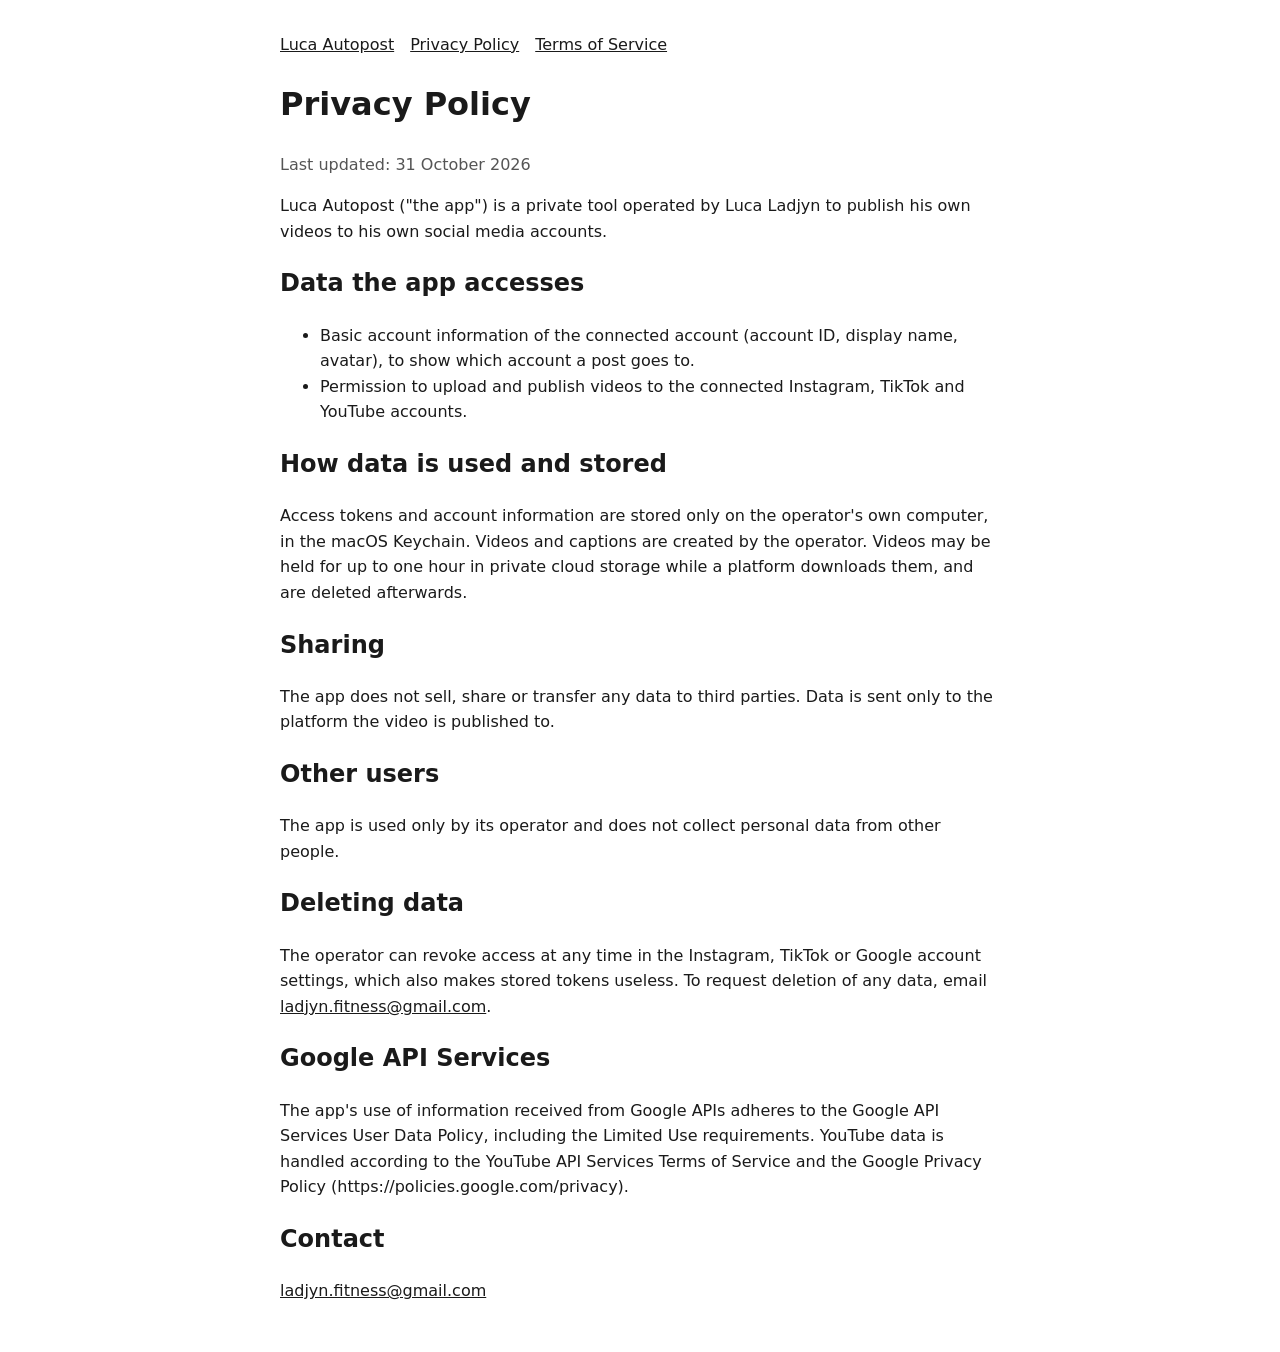
==== privacy.html @ c47298b0 "Landing, privacy policy and terms for Luca Autopost Co-Authored-By: Claude Opus 5.5 <noreply@anthrop" ====
<!doctype html><html lang="en"><head><meta charset="utf-8"><meta name="viewport" content="width=device-width,initial-scale=1"><link rel="stylesheet" href="style.css"><title>Privacy Policy - Luca Autopost</title></head><body><nav><a href="./">Luca Autopost</a><a href="privacy.html">Privacy Policy</a><a href="terms.html">Terms of Service</a></nav>
<h1>Privacy Policy</h1><p class="muted">Last updated: 31 October 2026</p>
<p>Luca Autopost ("the app") is a private tool operated by Luca Ladjyn to publish his own videos to his own social media accounts.</p>
<h2>Data the app accesses</h2>
<ul><li>Basic account information of the connected account (account ID, display name, avatar), to show which account a post goes to.</li>
<li>Permission to upload and publish videos to the connected Instagram, TikTok and YouTube accounts.</li></ul>
<h2>How data is used and stored</h2>
<p>Access tokens and account information are stored only on the operator's own computer, in the macOS Keychain. Videos and captions are created by the operator. Videos may be held for up to one hour in private cloud storage while a platform downloads them, and are deleted afterwards.</p>
<h2>Sharing</h2><p>The app does not sell, share or transfer any data to third parties. Data is sent only to the platform the video is published to.</p>
<h2>Other users</h2><p>The app is used only by its operator and does not collect personal data from other people.</p>
<h2>Deleting data</h2><p>The operator can revoke access at any time in the Instagram, TikTok or Google account settings, which also makes stored tokens useless. To request deletion of any data, email <a href="mailto:ladjyn.fitness@gmail.com">ladjyn.fitness@gmail.com</a>.</p>
<h2>Google API Services</h2><p>The app's use of information received from Google APIs adheres to the Google API Services User Data Policy, including the Limited Use requirements. YouTube data is handled according to the YouTube API Services Terms of Service and the Google Privacy Policy (https://policies.google.com/privacy).</p>
<h2>Contact</h2><p><a href="mailto:ladjyn.fitness@gmail.com">ladjyn.fitness@gmail.com</a></p>
</body></html>
---- style.css ----
:root{--bg:#fff;--fg:#1a1a1a;--muted:#555}@media (prefers-color-scheme:dark){:root{--bg:#111;--fg:#eee;--muted:#aaa}}
body{background:var(--bg);color:var(--fg);font:16px/1.6 -apple-system,system-ui,sans-serif;max-width:720px;margin:0 auto;padding:32px 16px}
a{color:inherit}small,.muted{color:var(--muted)}nav a{margin-right:16px}
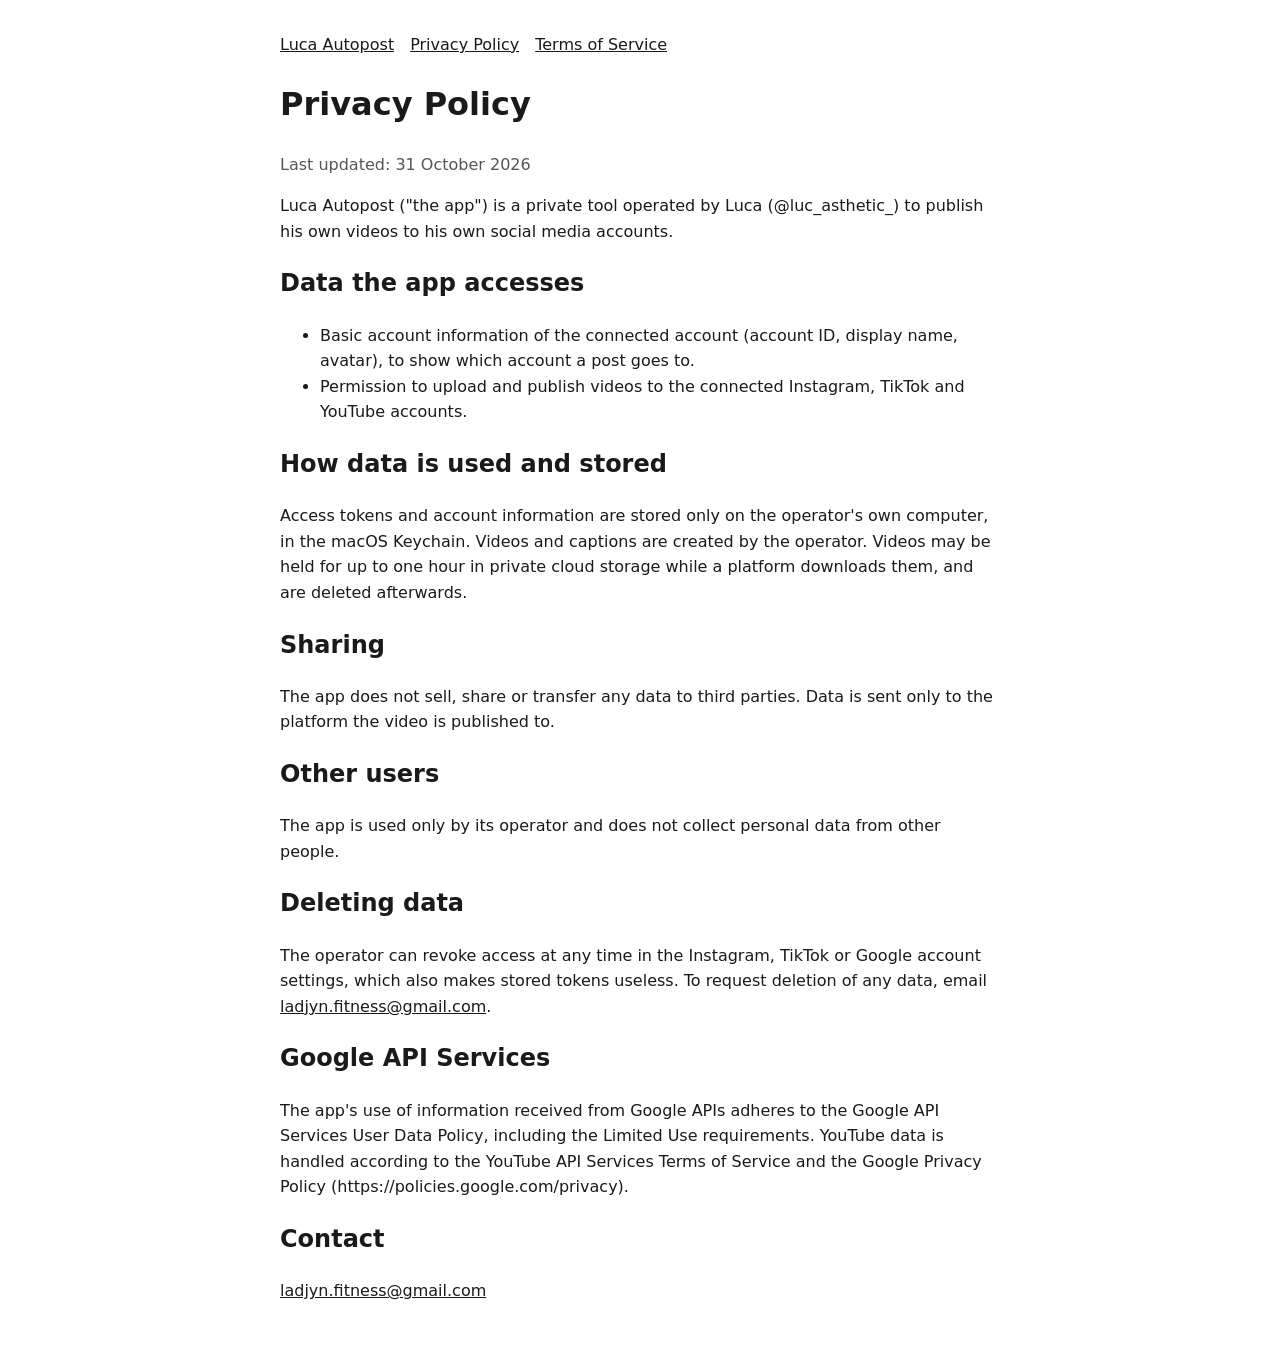
==== commit f1976167: "Use Luca's public name only Co-Authored-By: Claude Opus 5.5 <noreply@anthropic.com>" ====
--- a/privacy.html
+++ b/privacy.html
@@ -1,6 +1,6 @@
 <!doctype html><html lang="en"><head><meta charset="utf-8"><meta name="viewport" content="width=device-width,initial-scale=1"><link rel="stylesheet" href="style.css"><title>Privacy Policy - Luca Autopost</title></head><body><nav><a href="./">Luca Autopost</a><a href="privacy.html">Privacy Policy</a><a href="terms.html">Terms of Service</a></nav>
 <h1>Privacy Policy</h1><p class="muted">Last updated: 31 October 2026</p>
-<p>Luca Autopost ("the app") is a private tool operated by Luca Ladjyn to publish his own videos to his own social media accounts.</p>
+<p>Luca Autopost ("the app") is a private tool operated by Luca (@luc_asthetic_) to publish his own videos to his own social media accounts.</p>
 <h2>Data the app accesses</h2>
 <ul><li>Basic account information of the connected account (account ID, display name, avatar), to show which account a post goes to.</li>
 <li>Permission to upload and publish videos to the connected Instagram, TikTok and YouTube accounts.</li></ul>
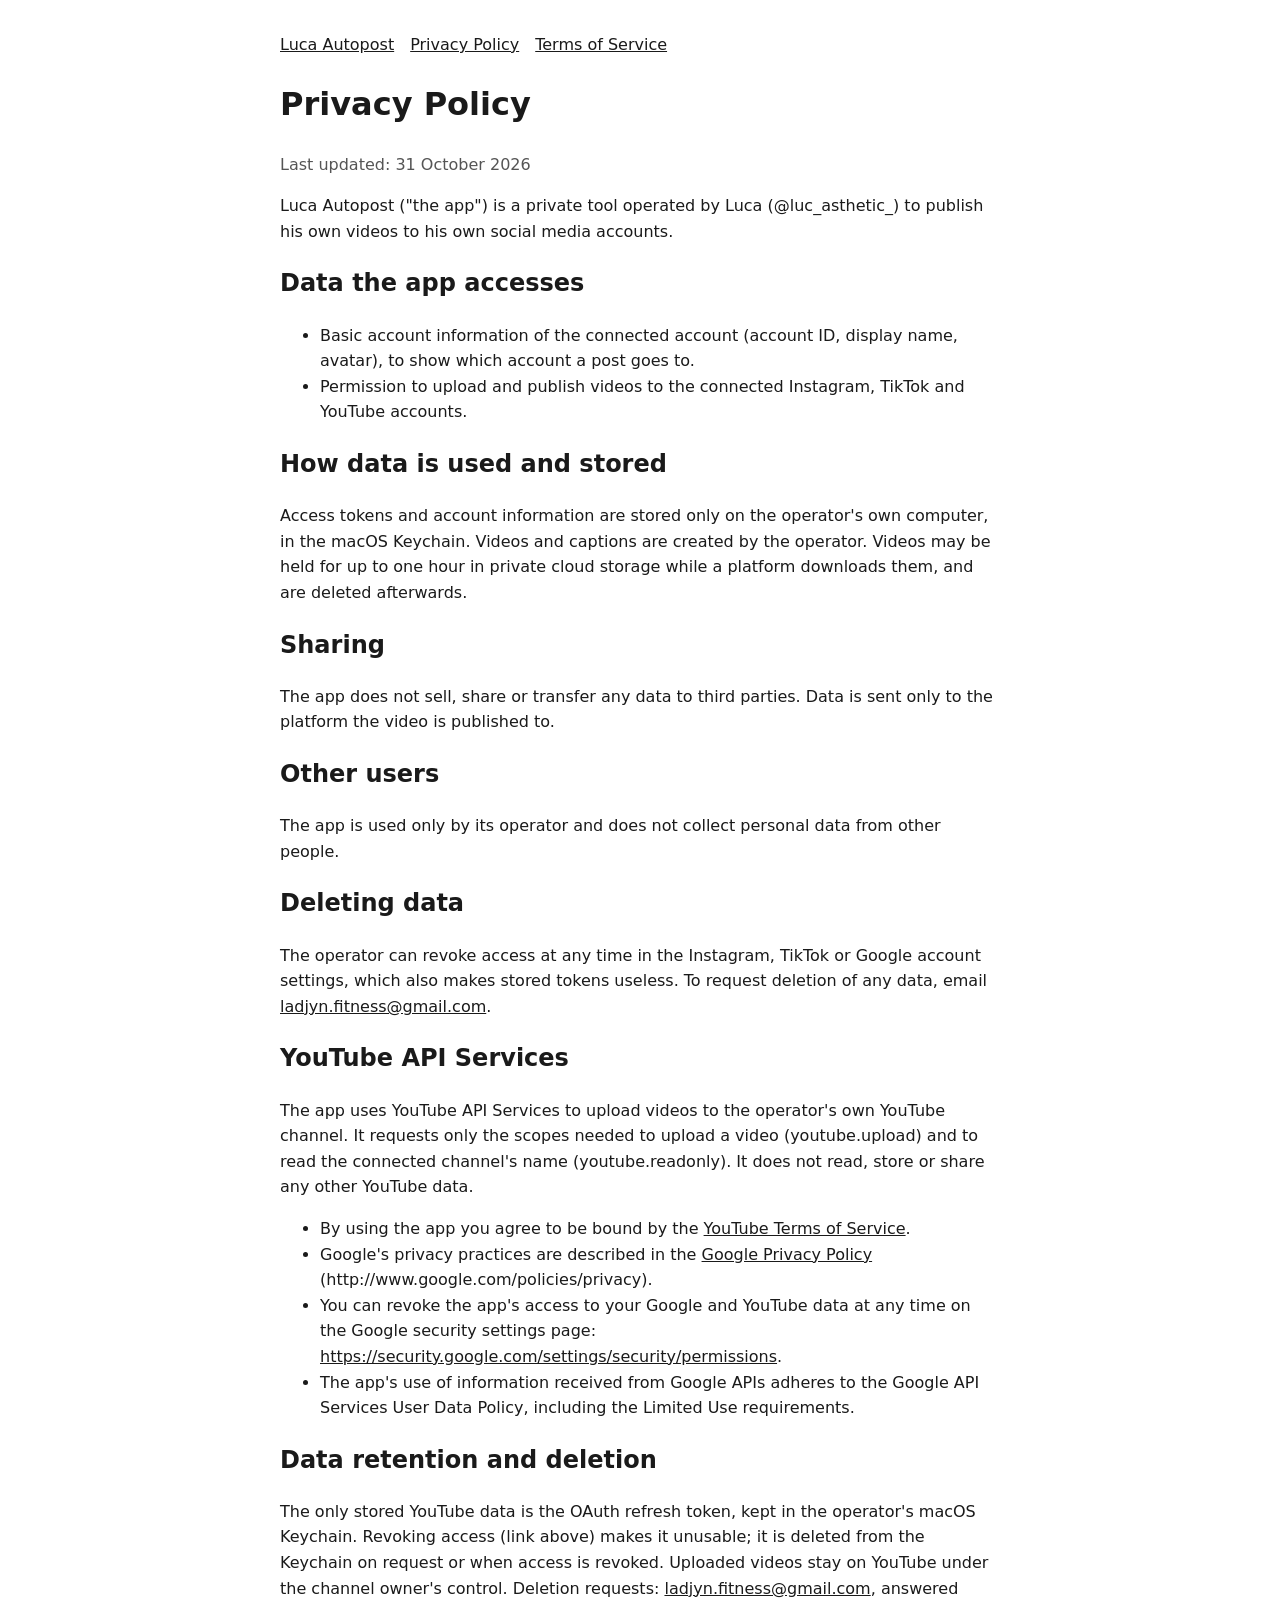
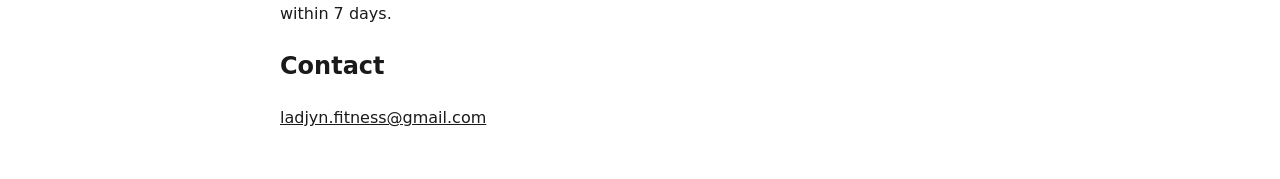
==== commit 9335fe65: "YouTube API Services sections (ToS, Google privacy, revocation, retention) Co-Authored-By: Claude Op" ====
--- a/privacy.html
+++ b/privacy.html
@@ -1,4 +1,4 @@
-<!doctype html><html lang="en"><head><meta charset="utf-8"><meta name="viewport" content="width=device-width,initial-scale=1"><link rel="stylesheet" href="style.css"><title>Privacy Policy - Luca Autopost</title></head><body><nav><a href="./">Luca Autopost</a><a href="privacy.html">Privacy Policy</a><a href="terms.html">Terms of Service</a></nav>
+<!doctype html><html lang="en"><head><meta charset="utf-8"><meta name="viewport" content="width=device-width,initial-scale=1"><link rel="stylesheet" href="style.css"><link rel="icon" href="icon.png"><title>Privacy Policy - Luca Autopost</title></head><body><nav><a href="./">Luca Autopost</a><a href="privacy.html">Privacy Policy</a><a href="terms.html">Terms of Service</a></nav>
 <h1>Privacy Policy</h1><p class="muted">Last updated: 31 October 2026</p>
 <p>Luca Autopost ("the app") is a private tool operated by Luca (@luc_asthetic_) to publish his own videos to his own social media accounts.</p>
 <h2>Data the app accesses</h2>
@@ -9,6 +9,15 @@
 <h2>Sharing</h2><p>The app does not sell, share or transfer any data to third parties. Data is sent only to the platform the video is published to.</p>
 <h2>Other users</h2><p>The app is used only by its operator and does not collect personal data from other people.</p>
 <h2>Deleting data</h2><p>The operator can revoke access at any time in the Instagram, TikTok or Google account settings, which also makes stored tokens useless. To request deletion of any data, email <a href="mailto:ladjyn.fitness@gmail.com">ladjyn.fitness@gmail.com</a>.</p>
-<h2>Google API Services</h2><p>The app's use of information received from Google APIs adheres to the Google API Services User Data Policy, including the Limited Use requirements. YouTube data is handled according to the YouTube API Services Terms of Service and the Google Privacy Policy (https://policies.google.com/privacy).</p>
+<h2>YouTube API Services</h2>
+<p>The app uses YouTube API Services to upload videos to the operator's own YouTube channel. It requests only the scopes needed to upload a video (youtube.upload) and to read the connected channel's name (youtube.readonly). It does not read, store or share any other YouTube data.</p>
+<ul>
+<li>By using the app you agree to be bound by the <a href="https://www.youtube.com/t/terms">YouTube Terms of Service</a>.</li>
+<li>Google's privacy practices are described in the <a href="https://policies.google.com/privacy">Google Privacy Policy</a> (http://www.google.com/policies/privacy).</li>
+<li>You can revoke the app's access to your Google and YouTube data at any time on the Google security settings page: <a href="https://security.google.com/settings/security/permissions">https://security.google.com/settings/security/permissions</a>.</li>
+<li>The app's use of information received from Google APIs adheres to the Google API Services User Data Policy, including the Limited Use requirements.</li>
+</ul>
+<h2>Data retention and deletion</h2>
+<p>The only stored YouTube data is the OAuth refresh token, kept in the operator's macOS Keychain. Revoking access (link above) makes it unusable; it is deleted from the Keychain on request or when access is revoked. Uploaded videos stay on YouTube under the channel owner's control. Deletion requests: <a href="mailto:ladjyn.fitness@gmail.com">ladjyn.fitness@gmail.com</a>, answered within 7 days.</p>
 <h2>Contact</h2><p><a href="mailto:ladjyn.fitness@gmail.com">ladjyn.fitness@gmail.com</a></p>
 </body></html>
